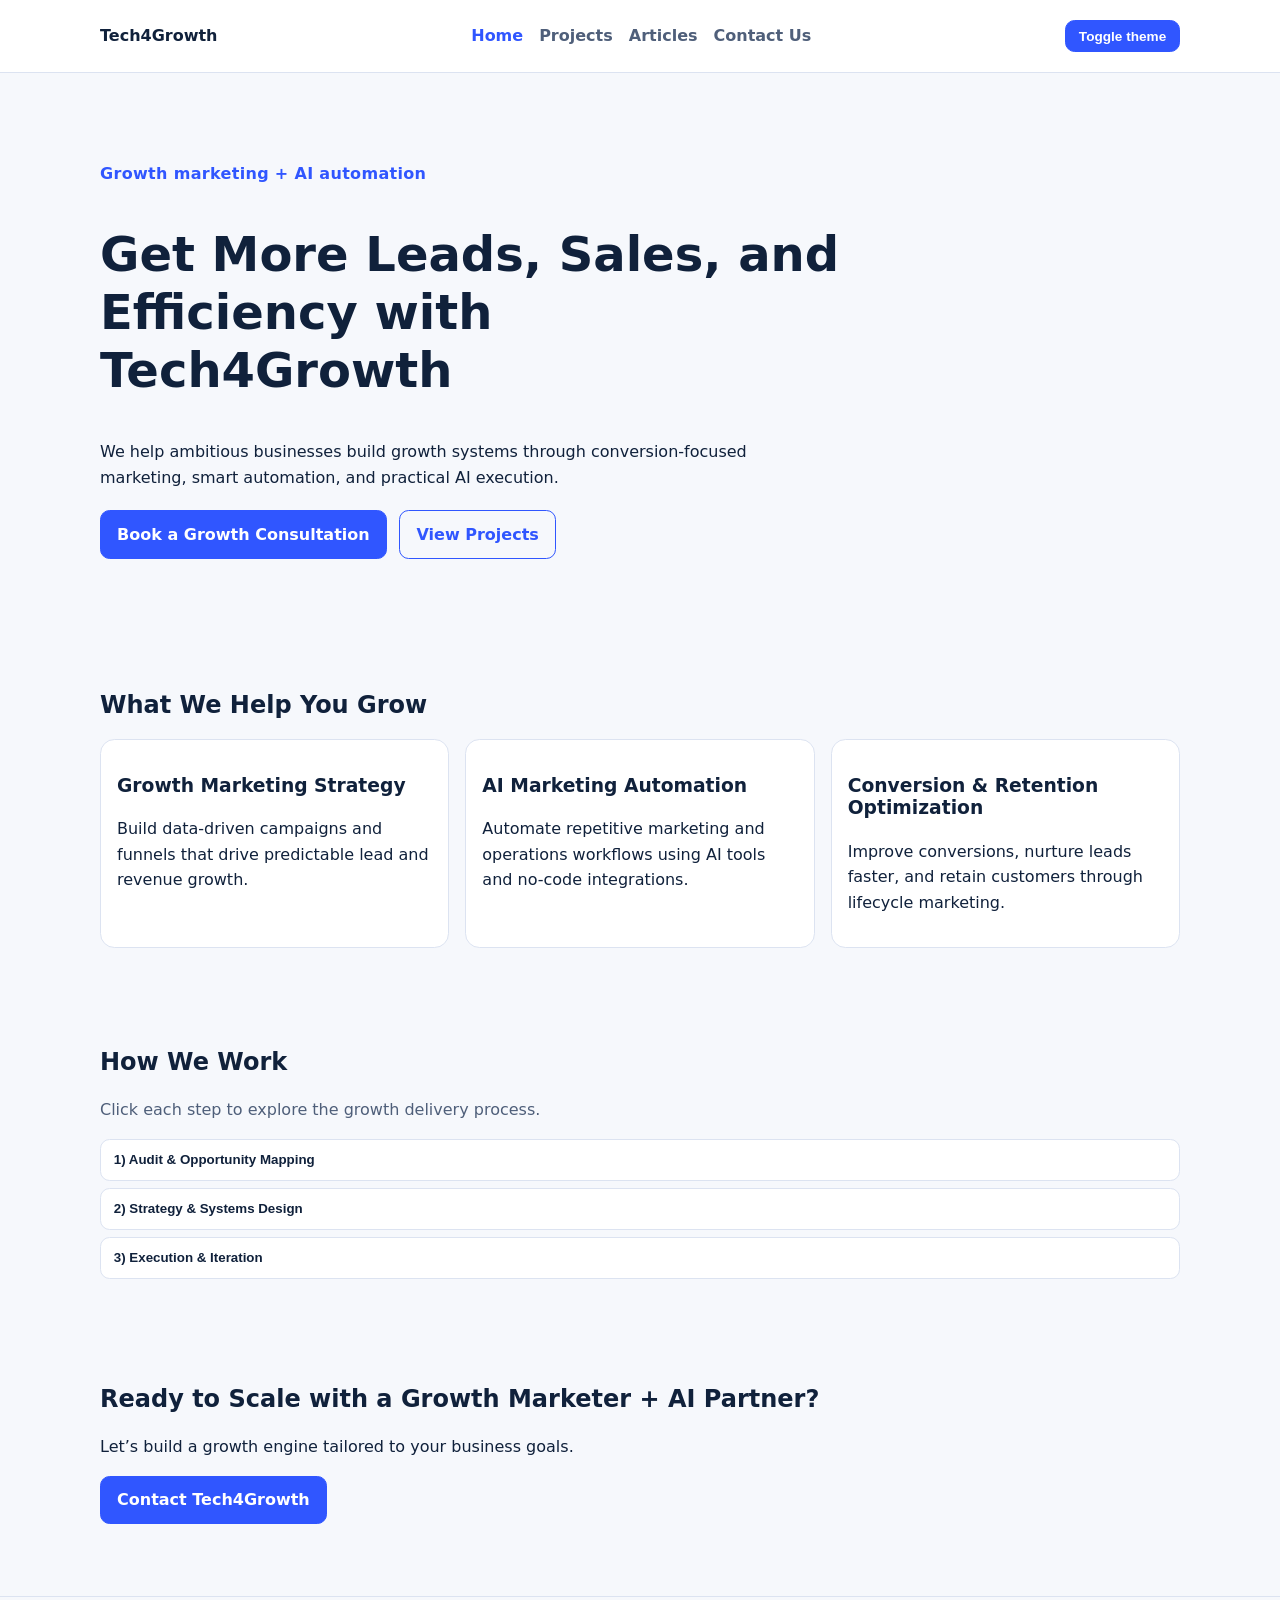
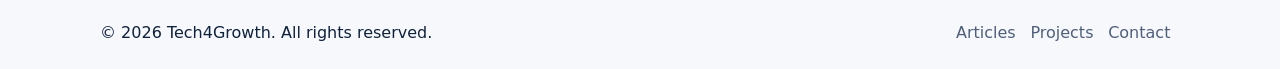
==== index.html @ 777e19f0 "Create SEO-optimized multi-page Tech4Growth portfolio site" ====
<!DOCTYPE html>
<html lang="en">
  <head>
    <meta charset="UTF-8" />
    <meta name="viewport" content="width=device-width, initial-scale=1.0" />
    <title>Tech4Growth | Growth Marketing & AI Automation for Businesses</title>
    <meta
      name="description"
      content="Tech4Growth helps businesses scale with growth marketing, AI marketing automation, lead generation systems, and conversion-focused strategy."
    />
    <meta
      name="keywords"
      content="growth marketer, growth marketing consultant, AI automation agency, AI marketer, marketing automation, lead generation, conversion optimization"
    />
    <meta name="author" content="Tech4Growth" />
    <meta name="robots" content="index, follow" />
    <link rel="canonical" href="https://tech4growth.com/" />

    <meta property="og:title" content="Tech4Growth | Growth Marketing & AI Automation" />
    <meta
      property="og:description"
      content="Scale faster with a growth marketer and AI automation partner built for modern businesses."
    />
    <meta property="og:type" content="website" />
    <meta property="og:url" content="https://tech4growth.com/" />
    <meta property="og:image" content="https://tech4growth.com/assets/og-cover.jpg" />

    <meta name="twitter:card" content="summary_large_image" />
    <meta name="twitter:title" content="Tech4Growth | Growth Marketing & AI Automation" />
    <meta
      name="twitter:description"
      content="Growth marketing and AI automations that turn traffic into revenue."
    />

    <link rel="stylesheet" href="styles.css" />
    <script defer src="script.js"></script>
    <script type="application/ld+json">
      {
        "@context": "https://schema.org",
        "@type": "ProfessionalService",
        "name": "Tech4Growth",
        "url": "https://tech4growth.com",
        "description": "Growth marketing and AI automation services for businesses that want measurable revenue growth.",
        "areaServed": "Global",
        "serviceType": [
          "Growth Marketing",
          "AI Automation",
          "Marketing Automation",
          "Lead Generation"
        ]
      }
    </script>
  </head>
  <body>
    <a class="skip-link" href="#main-content">Skip to content</a>
    <header class="site-header">
      <div class="container nav-wrap">
        <a class="logo" href="index.html" aria-label="Tech4Growth home">Tech4Growth</a>
        <nav aria-label="Main Navigation">
          <ul class="nav-list">
            <li><a href="index.html" aria-current="page">Home</a></li>
            <li><a href="projects.html">Projects</a></li>
            <li><a href="articles.html">Articles</a></li>
            <li><a href="contact.html">Contact Us</a></li>
          </ul>
        </nav>
        <button id="theme-toggle" class="btn btn-small" type="button" aria-label="Toggle dark mode">
          Toggle theme
        </button>
      </div>
    </header>

    <main id="main-content">
      <section class="hero">
        <div class="container">
          <p class="eyebrow">Growth marketing + AI automation</p>
          <h1>Get More Leads, Sales, and Efficiency with Tech4Growth</h1>
          <p>
            We help ambitious businesses build growth systems through conversion-focused marketing, smart automation,
            and practical AI execution.
          </p>
          <div class="hero-actions">
            <a class="btn" href="contact.html">Book a Growth Consultation</a>
            <a class="btn btn-outline" href="projects.html">View Projects</a>
          </div>
        </div>
      </section>

      <section class="services">
        <div class="container">
          <h2>What We Help You Grow</h2>
          <div class="grid cards-3">
            <article class="card">
              <h3>Growth Marketing Strategy</h3>
              <p>Build data-driven campaigns and funnels that drive predictable lead and revenue growth.</p>
            </article>
            <article class="card">
              <h3>AI Marketing Automation</h3>
              <p>Automate repetitive marketing and operations workflows using AI tools and no-code integrations.</p>
            </article>
            <article class="card">
              <h3>Conversion & Retention Optimization</h3>
              <p>Improve conversions, nurture leads faster, and retain customers through lifecycle marketing.</p>
            </article>
          </div>
        </div>
      </section>

      <section class="interactive">
        <div class="container">
          <h2>How We Work</h2>
          <p class="section-intro">Click each step to explore the growth delivery process.</p>
          <div class="accordion" data-accordion>
            <button class="accordion-trigger" type="button" aria-expanded="false">1) Audit & Opportunity Mapping</button>
            <div class="accordion-panel">
              <p>We assess your funnel, campaigns, CRM, and automation opportunities to prioritize high-impact wins.</p>
            </div>

            <button class="accordion-trigger" type="button" aria-expanded="false">2) Strategy & Systems Design</button>
            <div class="accordion-panel">
              <p>We design your growth roadmap, measurement plan, and AI automation architecture.</p>
            </div>

            <button class="accordion-trigger" type="button" aria-expanded="false">3) Execution & Iteration</button>
            <div class="accordion-panel">
              <p>We launch, monitor, and iterate continuously using performance data and rapid experiment cycles.</p>
            </div>
          </div>
        </div>
      </section>

      <section class="cta">
        <div class="container">
          <h2>Ready to Scale with a Growth Marketer + AI Partner?</h2>
          <p>Let’s build a growth engine tailored to your business goals.</p>
          <a class="btn" href="contact.html">Contact Tech4Growth</a>
        </div>
      </section>
    </main>

    <footer class="site-footer">
      <div class="container footer-wrap">
        <p>© <span id="year"></span> Tech4Growth. All rights reserved.</p>
        <nav aria-label="Footer Navigation">
          <a href="articles.html">Articles</a>
          <a href="projects.html">Projects</a>
          <a href="contact.html">Contact</a>
        </nav>
      </div>
    </footer>
  </body>
</html>
---- styles.css ----
:root {
  --bg: #f6f8fc;
  --surface: #ffffff;
  --text: #10213b;
  --muted: #4f5f7a;
  --primary: #3056ff;
  --primary-dark: #1f3ec8;
  --border: #dce3f1;
  --badge: #ffe8a3;
}

:root.dark {
  --bg: #0b1220;
  --surface: #121c2e;
  --text: #e5ecfb;
  --muted: #a8b6d4;
  --primary: #7ea2ff;
  --primary-dark: #5e88ff;
  --border: #2a3852;
  --badge: #4f3f14;
}

* {
  box-sizing: border-box;
}

body {
  margin: 0;
  font-family: Inter, system-ui, -apple-system, Segoe UI, Roboto, sans-serif;
  line-height: 1.6;
  color: var(--text);
  background: var(--bg);
}

.container {
  width: min(1080px, 92%);
  margin: 0 auto;
}

.skip-link {
  position: absolute;
  left: -999px;
}

.skip-link:focus {
  left: 1rem;
  top: 1rem;
  padding: 0.5rem;
  background: #fff;
  border: 1px solid #000;
}

.site-header {
  position: sticky;
  top: 0;
  z-index: 10;
  background: color-mix(in srgb, var(--surface) 92%, transparent);
  backdrop-filter: blur(6px);
  border-bottom: 1px solid var(--border);
}

.nav-wrap {
  display: flex;
  justify-content: space-between;
  align-items: center;
  min-height: 72px;
  gap: 1rem;
}

.logo {
  font-weight: 800;
  text-decoration: none;
  color: var(--text);
}

.nav-list {
  display: flex;
  gap: 1rem;
  list-style: none;
  padding: 0;
  margin: 0;
}

.nav-list a {
  text-decoration: none;
  color: var(--muted);
  font-weight: 600;
}

.nav-list a[aria-current="page"] {
  color: var(--primary);
}

.hero {
  padding: 4.5rem 0;
}

.eyebrow {
  color: var(--primary);
  font-weight: 700;
  letter-spacing: 0.02em;
}

h1,
h2,
h3 {
  line-height: 1.2;
}

.hero h1 {
  max-width: 760px;
  font-size: clamp(1.9rem, 4vw, 3rem);
}

.hero p {
  max-width: 700px;
}

.hero-actions {
  display: flex;
  flex-wrap: wrap;
  gap: 0.8rem;
  margin-top: 1.25rem;
}

.btn {
  display: inline-block;
  border: 1px solid var(--primary);
  color: #fff;
  background: var(--primary);
  text-decoration: none;
  padding: 0.65rem 1rem;
  border-radius: 0.6rem;
  font-weight: 700;
  cursor: pointer;
}

.btn:hover,
.btn:focus-visible {
  background: var(--primary-dark);
}

.btn-outline {
  background: transparent;
  color: var(--primary);
}

.btn-small {
  font-size: 0.85rem;
  padding: 0.45rem 0.8rem;
}

.services,
.interactive,
.cta,
.page-content {
  padding: 2.5rem 0;
}

.grid {
  display: grid;
  gap: 1rem;
}

.cards-3 {
  grid-template-columns: repeat(auto-fit, minmax(220px, 1fr));
}

.card {
  background: var(--surface);
  border: 1px solid var(--border);
  border-radius: 0.9rem;
  padding: 1rem;
}

.section-intro {
  color: var(--muted);
}

.accordion-trigger {
  width: 100%;
  text-align: left;
  border: 1px solid var(--border);
  border-radius: 0.6rem;
  padding: 0.8rem;
  background: var(--surface);
  color: var(--text);
  font-weight: 700;
  margin-bottom: 0.4rem;
  cursor: pointer;
}

.accordion-panel {
  display: none;
  padding: 0 0.8rem 0.9rem;
}

.accordion-panel.open {
  display: block;
}

.badge {
  display: inline-block;
  padding: 0.25rem 0.6rem;
  font-size: 0.78rem;
  font-weight: 700;
  border-radius: 999px;
  background: var(--badge);
  margin-bottom: 0.7rem;
}

.filters {
  display: flex;
  flex-wrap: wrap;
  gap: 0.65rem;
  margin: 1.2rem 0;
}

.filter-btn {
  border: 1px solid var(--border);
  border-radius: 999px;
  padding: 0.45rem 0.9rem;
  background: var(--surface);
  color: var(--text);
  cursor: pointer;
}

.filter-btn.active {
  background: var(--primary);
  color: #fff;
  border-color: var(--primary);
}

.contact-form {
  background: var(--surface);
  border: 1px solid var(--border);
  border-radius: 1rem;
  padding: 1rem;
}

.form-grid {
  display: grid;
  grid-template-columns: repeat(2, minmax(220px, 1fr));
  gap: 0.9rem;
  margin-bottom: 1rem;
}

.form-grid div {
  display: flex;
  flex-direction: column;
}

.full-width {
  grid-column: 1 / -1;
}

label {
  font-weight: 600;
  margin-bottom: 0.35rem;
}

input,
select,
textarea {
  background: var(--bg);
  color: var(--text);
  border: 1px solid var(--border);
  border-radius: 0.6rem;
  padding: 0.65rem;
  font: inherit;
}

.site-footer {
  border-top: 1px solid var(--border);
  margin-top: 2rem;
}

.footer-wrap {
  display: flex;
  justify-content: space-between;
  align-items: center;
  min-height: 72px;
  gap: 1rem;
}

.footer-wrap a {
  color: var(--muted);
  margin-right: 0.6rem;
  text-decoration: none;
}

@media (max-width: 760px) {
  .nav-wrap {
    flex-wrap: wrap;
    justify-content: center;
    padding: 0.7rem 0;
  }

  .form-grid {
    grid-template-columns: 1fr;
  }
}
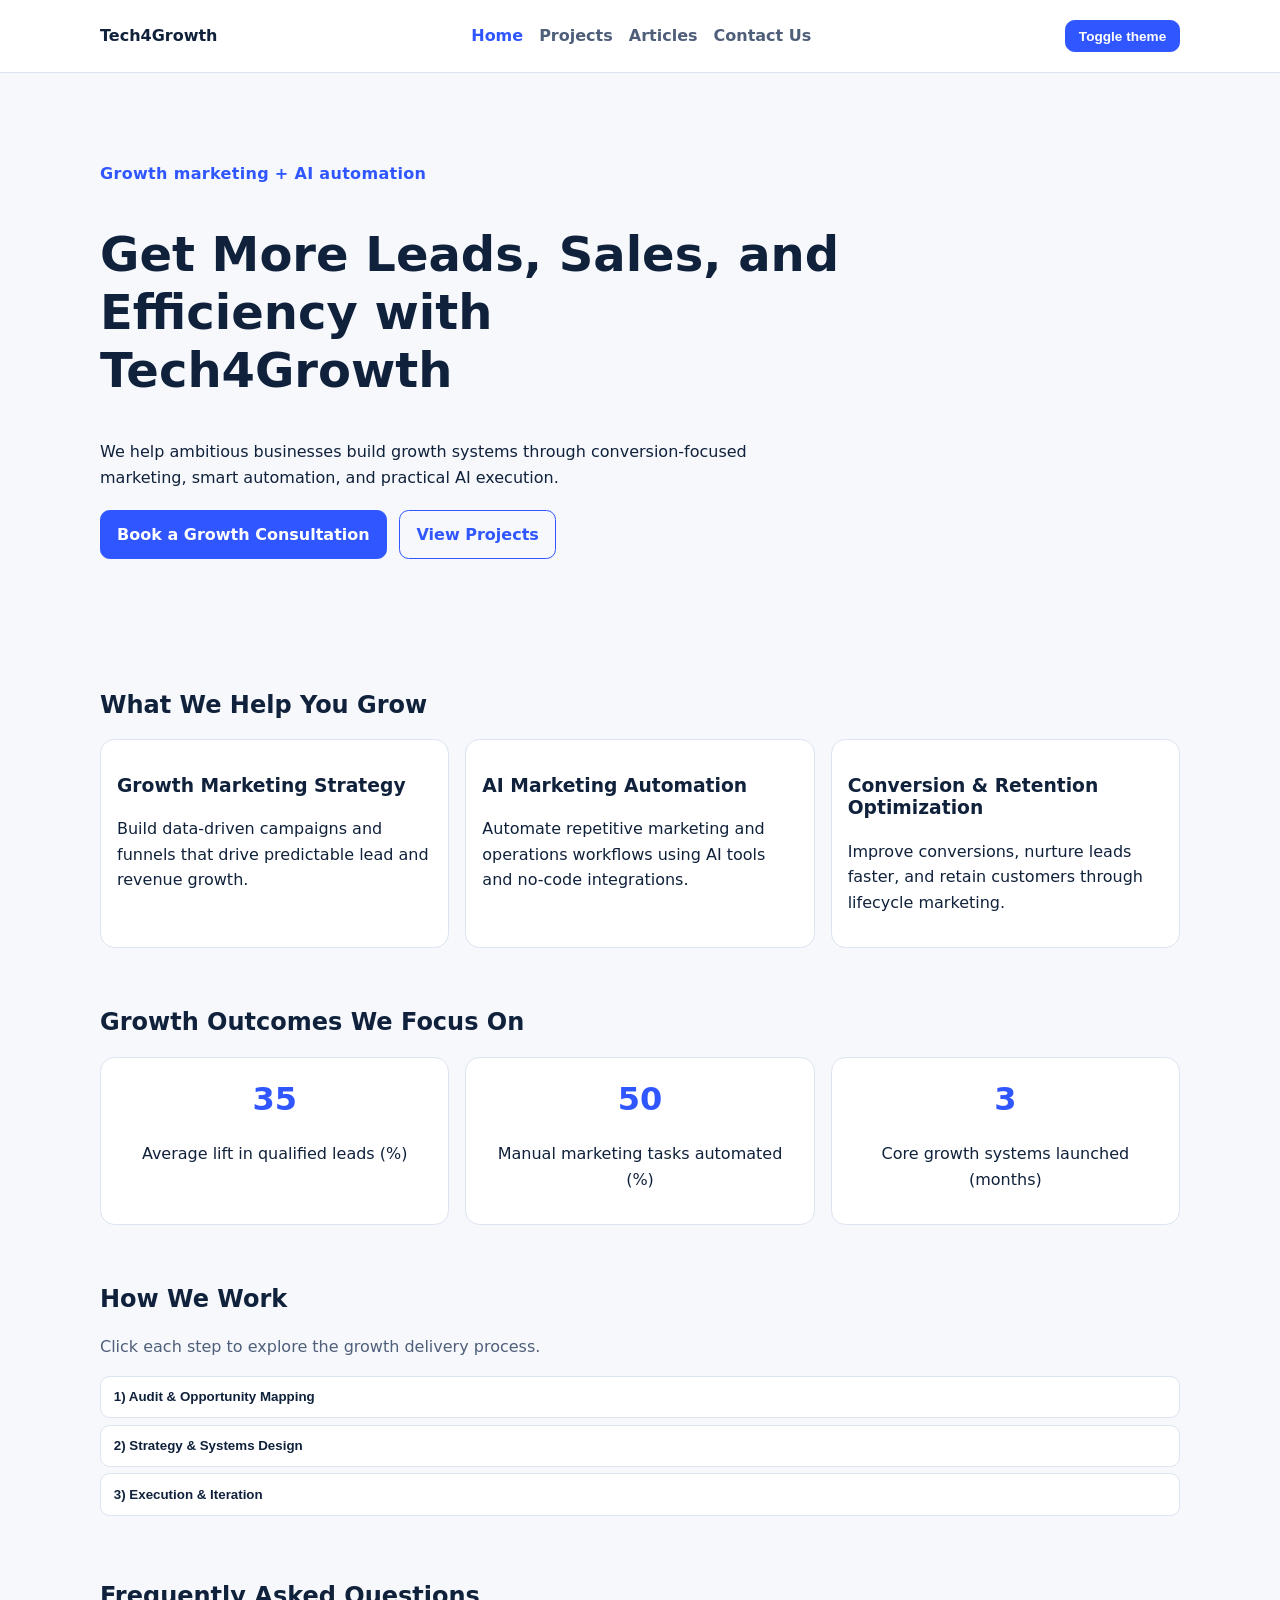
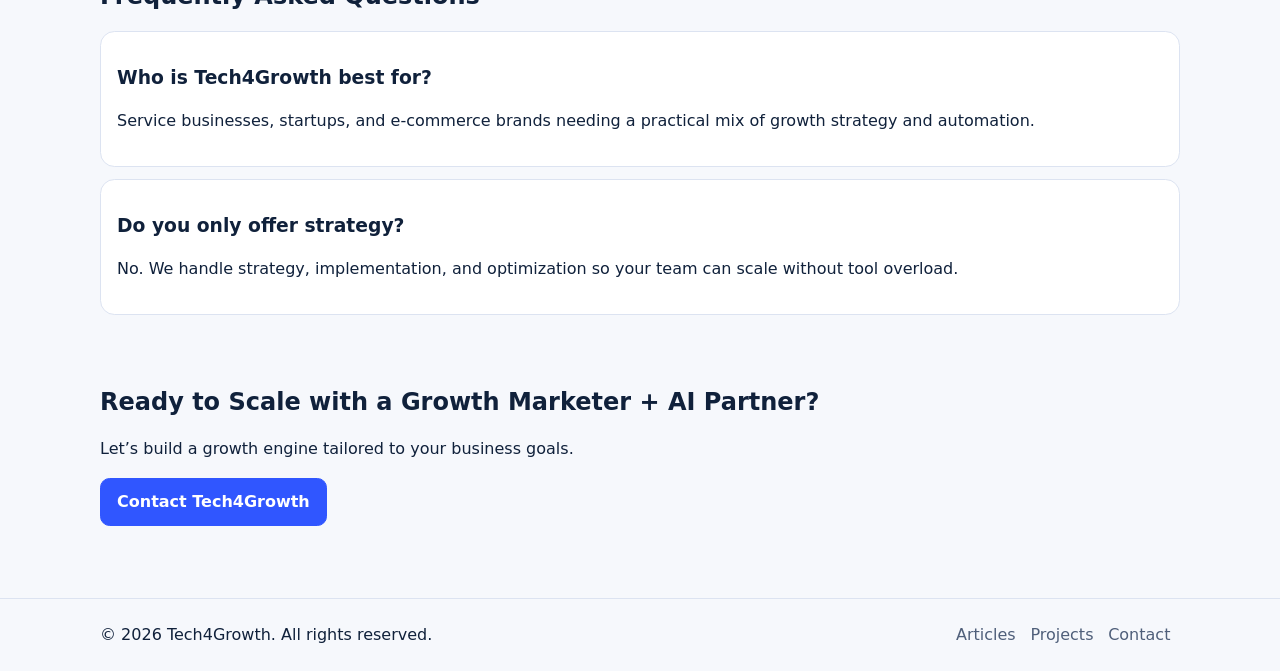
==== commit 5eaaefb7: "Refine site SEO, accessibility, and interaction polish" ====
--- a/index.html
+++ b/index.html
@@ -42,11 +42,30 @@
         "url": "https://tech4growth.com",
         "description": "Growth marketing and AI automation services for businesses that want measurable revenue growth.",
         "areaServed": "Global",
-        "serviceType": [
-          "Growth Marketing",
-          "AI Automation",
-          "Marketing Automation",
-          "Lead Generation"
+        "serviceType": ["Growth Marketing", "AI Automation", "Marketing Automation", "Lead Generation"]
+      }
+    </script>
+    <script type="application/ld+json">
+      {
+        "@context": "https://schema.org",
+        "@type": "FAQPage",
+        "mainEntity": [
+          {
+            "@type": "Question",
+            "name": "What does a growth marketer do for my business?",
+            "acceptedAnswer": {
+              "@type": "Answer",
+              "text": "A growth marketer builds and optimizes acquisition, conversion, and retention systems to increase predictable revenue."
+            }
+          },
+          {
+            "@type": "Question",
+            "name": "Can Tech4Growth automate my marketing workflows with AI?",
+            "acceptedAnswer": {
+              "@type": "Answer",
+              "text": "Yes. Tech4Growth designs AI and no-code automations for lead nurturing, reporting, content operations, and customer lifecycle tasks."
+            }
+          }
         ]
       }
     </script>
@@ -64,7 +83,7 @@
             <li><a href="contact.html">Contact Us</a></li>
           </ul>
         </nav>
-        <button id="theme-toggle" class="btn btn-small" type="button" aria-label="Toggle dark mode">
+        <button id="theme-toggle" class="btn btn-small" type="button" aria-label="Toggle dark mode" aria-pressed="false">
           Toggle theme
         </button>
       </div>
@@ -106,6 +125,26 @@
         </div>
       </section>
 
+      <section class="metrics" aria-label="Tech4Growth impact stats">
+        <div class="container">
+          <h2>Growth Outcomes We Focus On</h2>
+          <div class="grid cards-3">
+            <article class="card metric">
+              <p class="metric-value" data-count="35">0</p>
+              <p>Average lift in qualified leads (%)</p>
+            </article>
+            <article class="card metric">
+              <p class="metric-value" data-count="50">0</p>
+              <p>Manual marketing tasks automated (%)</p>
+            </article>
+            <article class="card metric">
+              <p class="metric-value" data-count="3">0</p>
+              <p>Core growth systems launched (months)</p>
+            </article>
+          </div>
+        </div>
+      </section>
+
       <section class="interactive">
         <div class="container">
           <h2>How We Work</h2>
@@ -125,6 +164,20 @@
             <div class="accordion-panel">
               <p>We launch, monitor, and iterate continuously using performance data and rapid experiment cycles.</p>
             </div>
+          </div>
+        </div>
+      </section>
+
+      <section class="faq">
+        <div class="container">
+          <h2>Frequently Asked Questions</h2>
+          <div class="card">
+            <h3>Who is Tech4Growth best for?</h3>
+            <p>Service businesses, startups, and e-commerce brands needing a practical mix of growth strategy and automation.</p>
+          </div>
+          <div class="card">
+            <h3>Do you only offer strategy?</h3>
+            <p>No. We handle strategy, implementation, and optimization so your team can scale without tool overload.</p>
           </div>
         </div>
       </section>
--- a/styles.css
+++ b/styles.css
@@ -300,3 +300,23 @@
     grid-template-columns: 1fr;
   }
 }
+
+.metric {
+  text-align: center;
+}
+
+.metric-value {
+  margin: 0;
+  font-size: 2rem;
+  font-weight: 800;
+  color: var(--primary);
+}
+
+.faq .card {
+  margin-bottom: 0.8rem;
+}
+
+.form-note {
+  margin-top: 0;
+  color: var(--muted);
+}
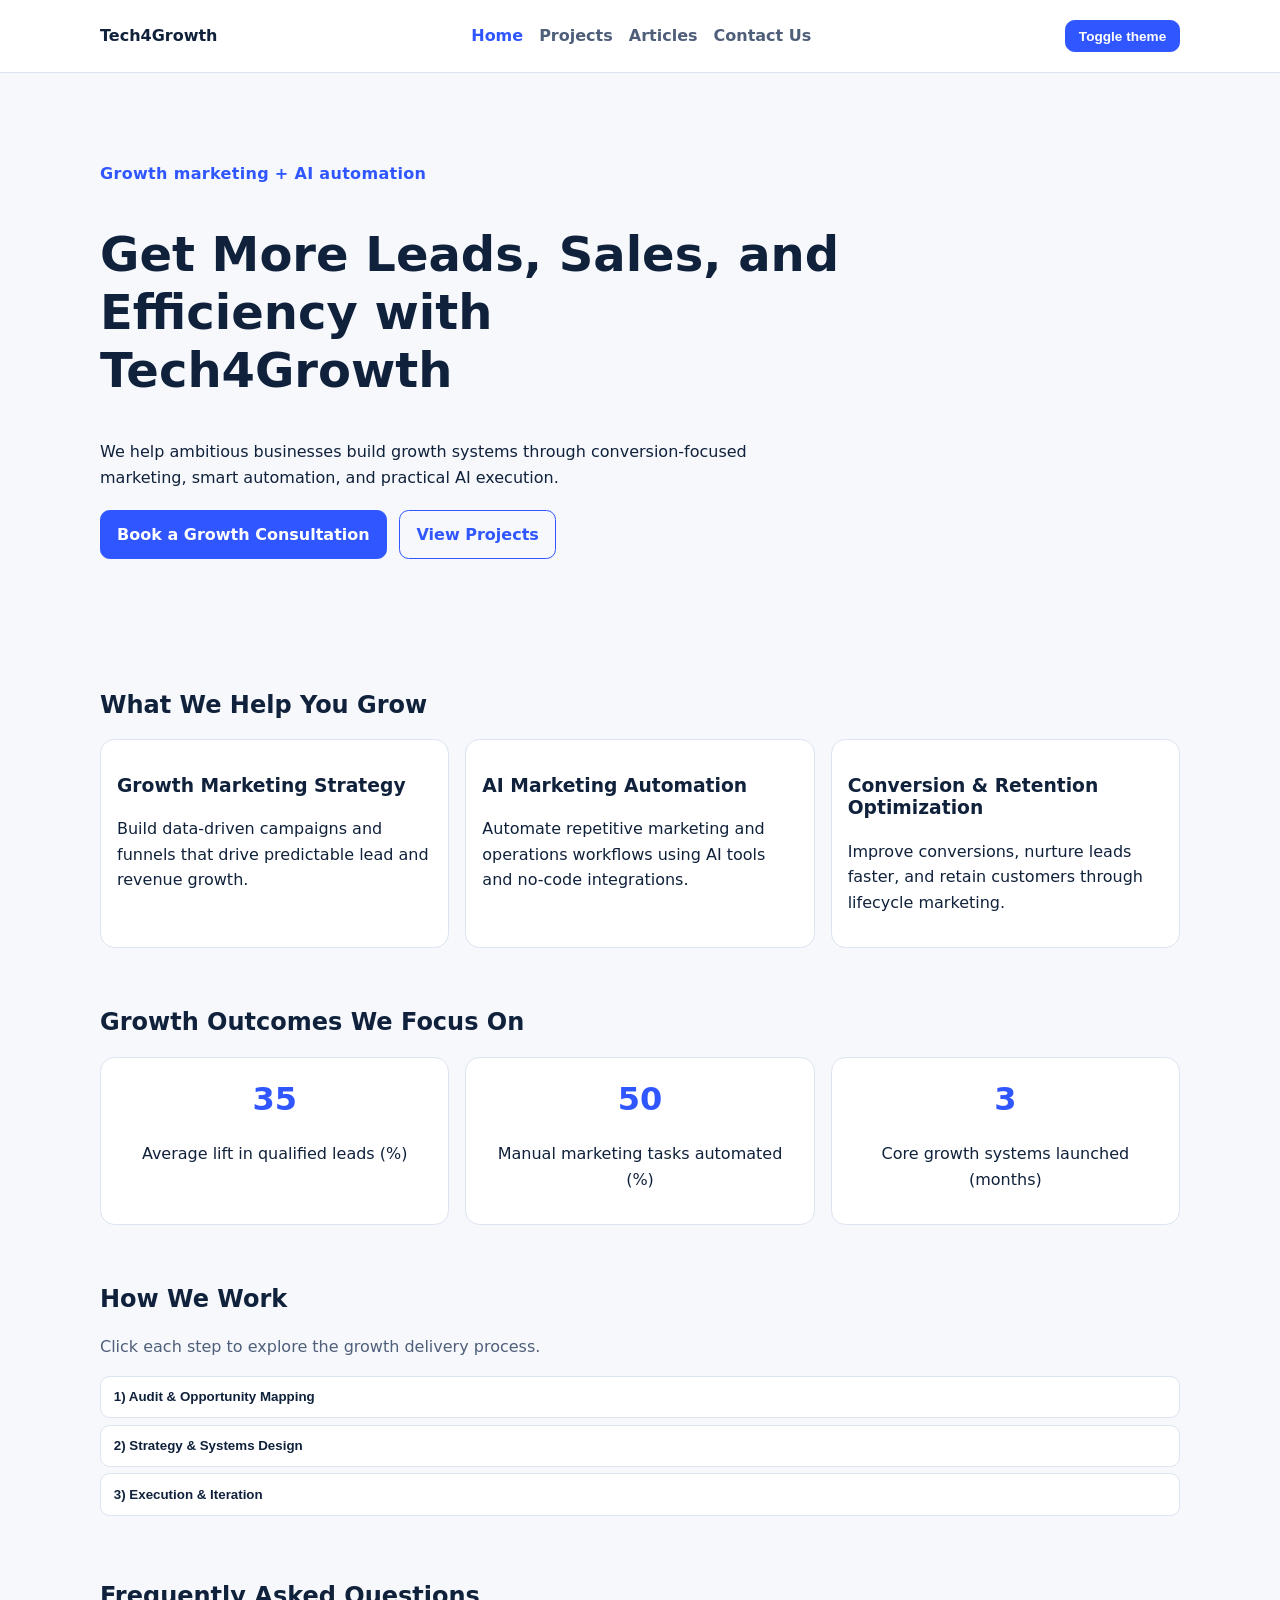
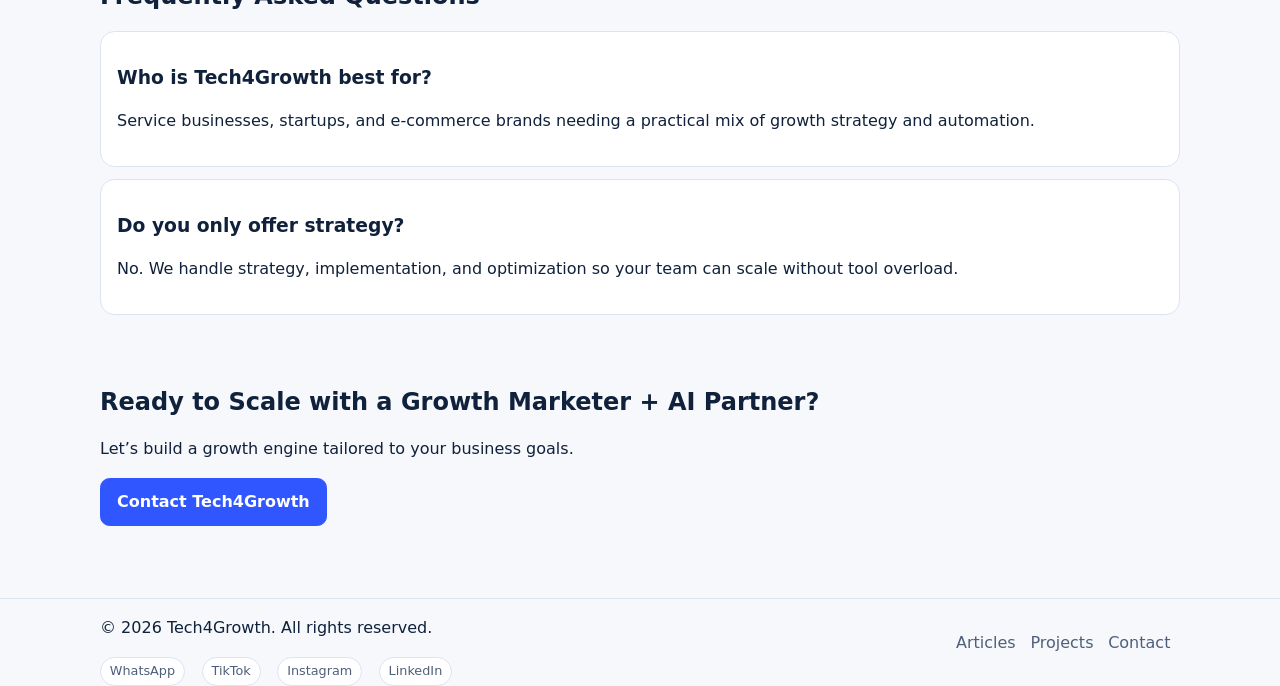
==== commit 2a0cb1cf: "Add social badges and operational contact email form" ====
--- a/index.html
+++ b/index.html
@@ -193,7 +193,15 @@
 
     <footer class="site-footer">
       <div class="container footer-wrap">
-        <p>© <span id="year"></span> Tech4Growth. All rights reserved.</p>
+        <div>
+          <p>© <span id="year"></span> Tech4Growth. All rights reserved.</p>
+          <div class="social-badges" aria-label="Social links">
+            <a class="social-badge" href="https://www.whatsapp.com/" target="_blank" rel="noopener noreferrer">WhatsApp</a>
+            <a class="social-badge" href="https://www.tiktok.com/@tech4growth" target="_blank" rel="noopener noreferrer">TikTok</a>
+            <a class="social-badge" href="https://www.instagram.com/tech4growth" target="_blank" rel="noopener noreferrer">Instagram</a>
+            <a class="social-badge" href="https://www.linkedin.com/company/tech4growth" target="_blank" rel="noopener noreferrer">LinkedIn</a>
+          </div>
+        </div>
         <nav aria-label="Footer Navigation">
           <a href="articles.html">Articles</a>
           <a href="projects.html">Projects</a>
--- a/styles.css
+++ b/styles.css
@@ -320,3 +320,27 @@
   margin-top: 0;
   color: var(--muted);
 }
+
+.social-badges {
+  display: flex;
+  flex-wrap: wrap;
+  gap: 0.45rem;
+  margin-top: 0.35rem;
+}
+
+.social-badge {
+  display: inline-block;
+  padding: 0.22rem 0.55rem;
+  border: 1px solid var(--border);
+  border-radius: 999px;
+  font-size: 0.8rem;
+  text-decoration: none;
+  color: var(--text);
+  background: var(--surface);
+}
+
+.social-badge:hover,
+.social-badge:focus-visible {
+  border-color: var(--primary);
+  color: var(--primary);
+}
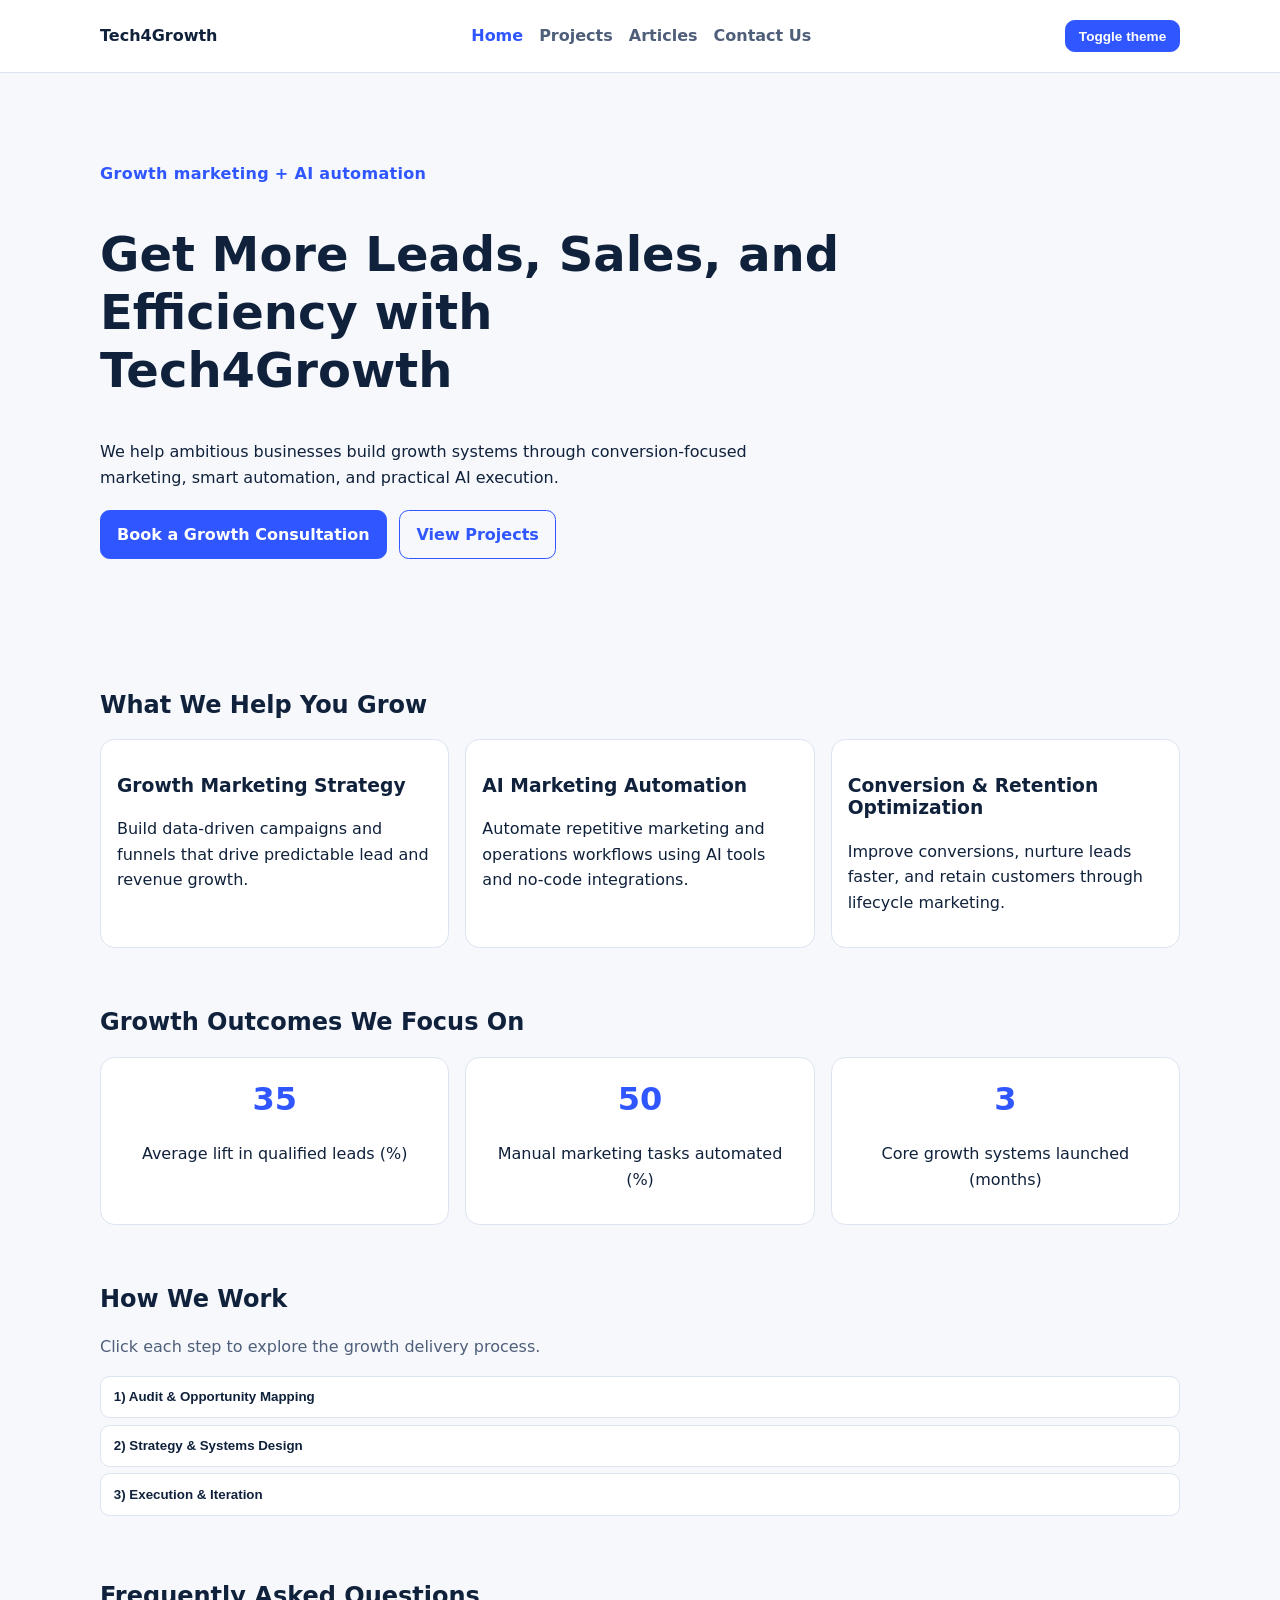
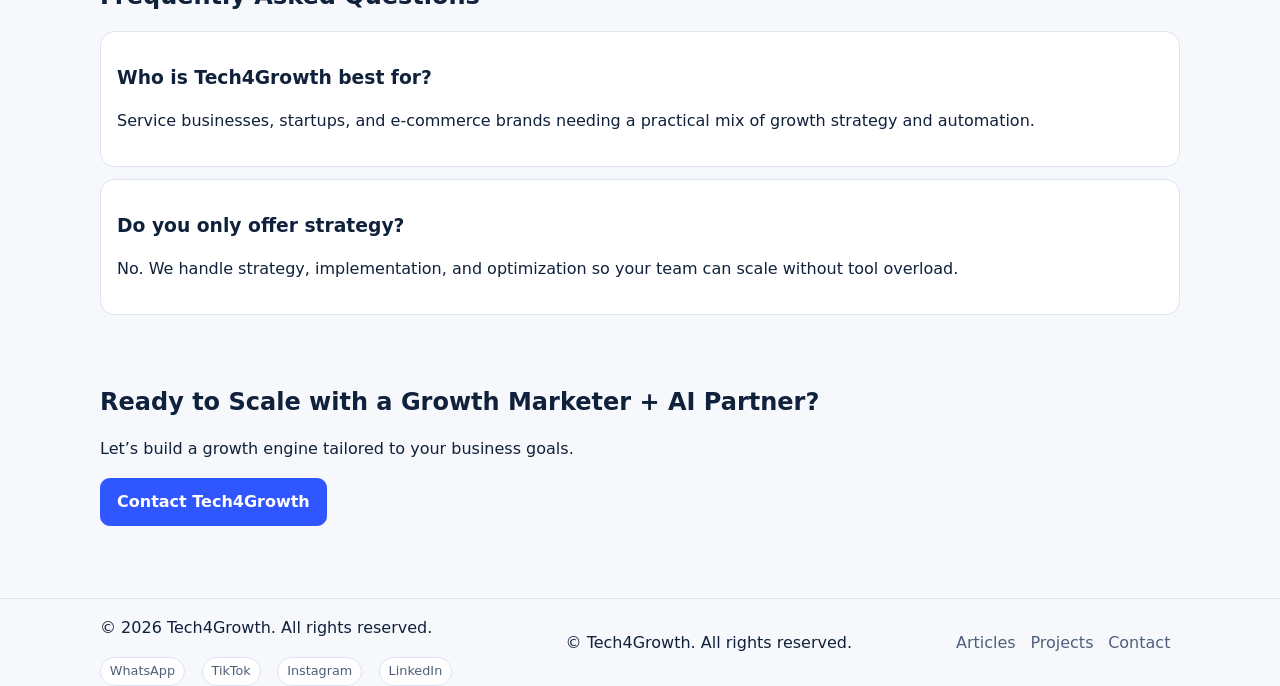
==== commit f3f05178: "Merge branch 'main' into codex/create-seo-optimized-portfolio-website-koyikh" ====
--- a/index.html
+++ b/index.html
@@ -34,6 +34,10 @@
 
     <link rel="stylesheet" href="styles.css" />
     <script defer src="script.js"></script>
+    <script>
+      window.va = window.va || function () { (window.vaq = window.vaq || []).push(arguments); };
+    </script>
+    <script defer src="/_vercel/insights/script.js"></script>
     <script type="application/ld+json">
       {
         "@context": "https://schema.org",
@@ -202,6 +206,7 @@
             <a class="social-badge" href="https://www.linkedin.com/company/tech4growth" target="_blank" rel="noopener noreferrer">LinkedIn</a>
           </div>
         </div>
+        <p>© <span id="year"></span> Tech4Growth. All rights reserved.</p>
         <nav aria-label="Footer Navigation">
           <a href="articles.html">Articles</a>
           <a href="projects.html">Projects</a>
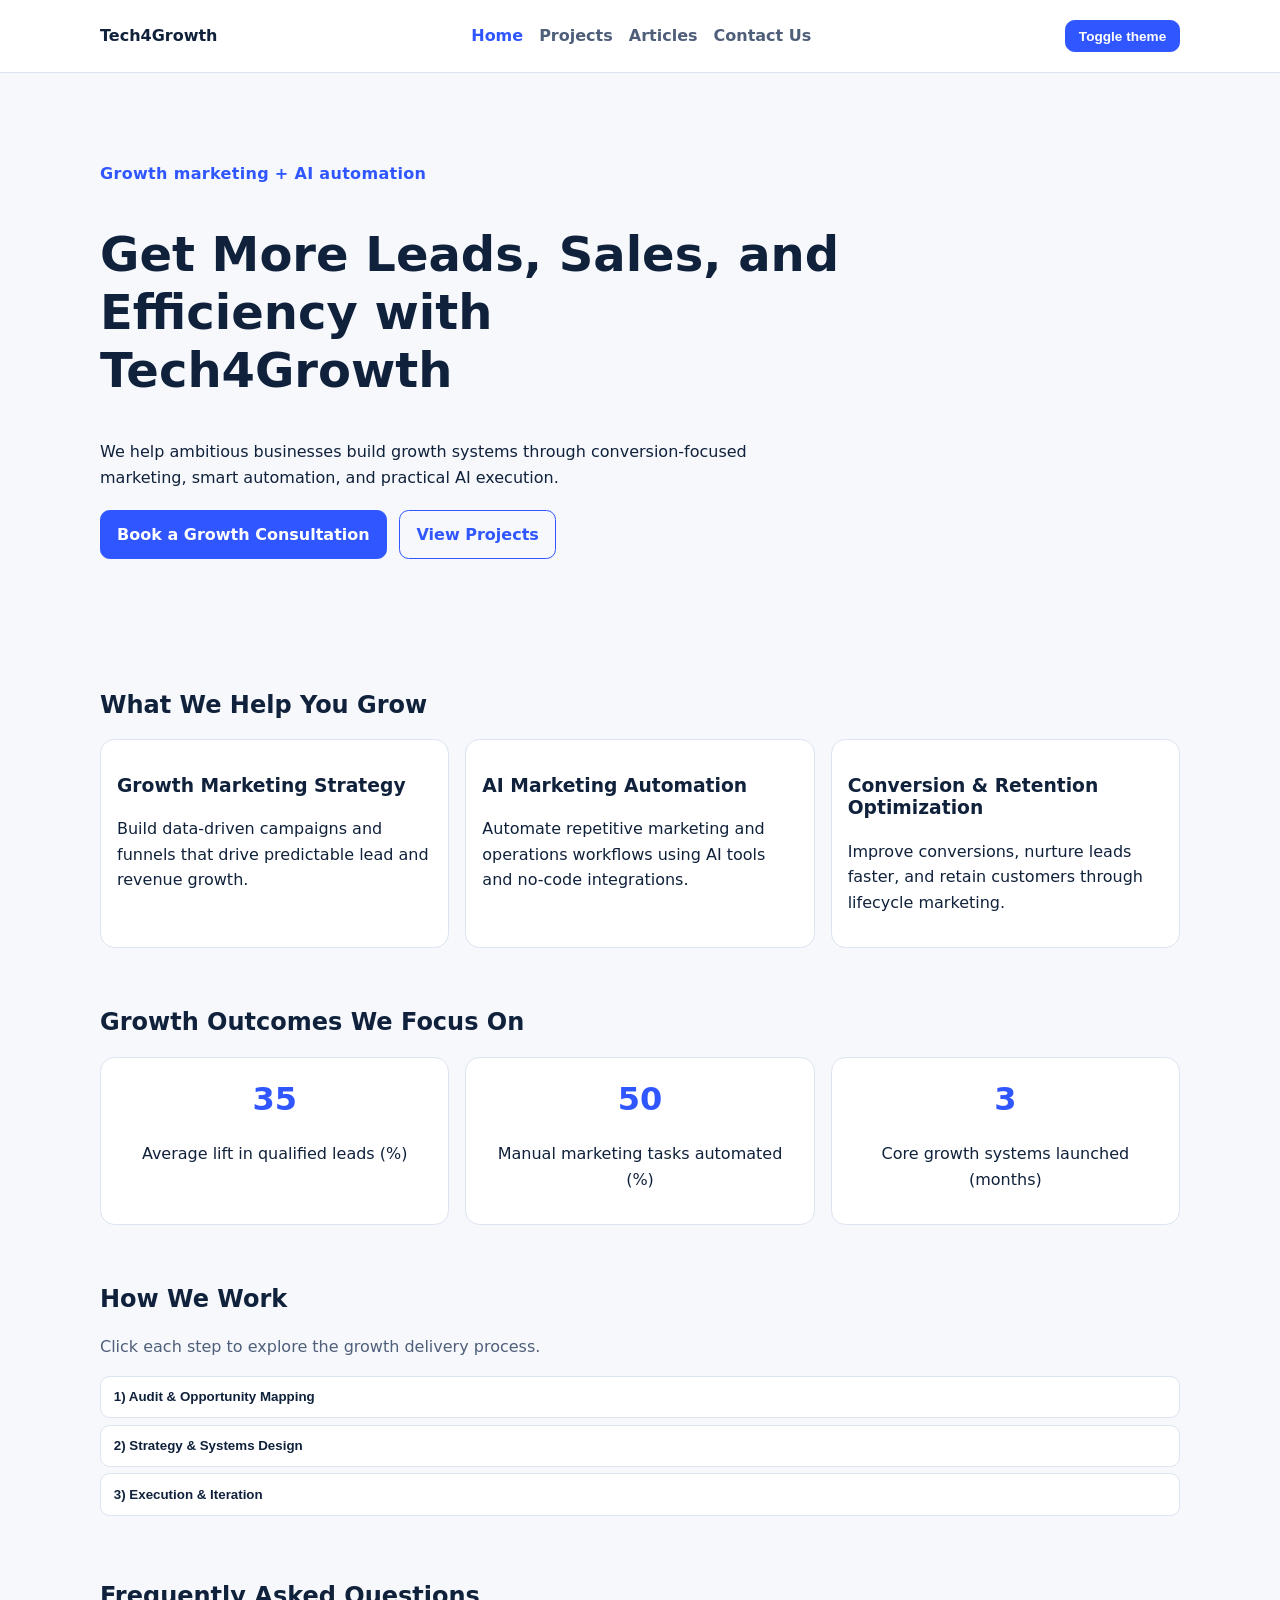
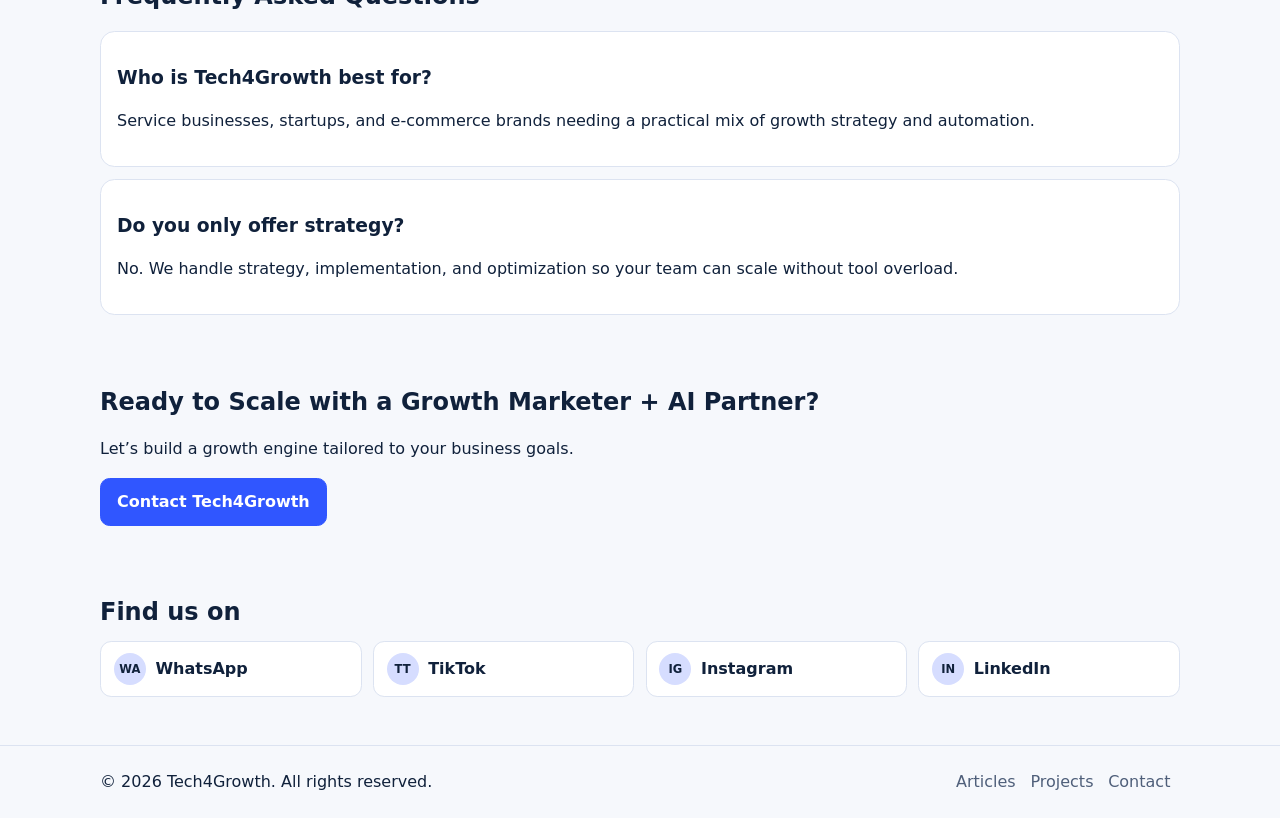
==== commit 374f9b78: "Add dedicated Find Us section with social logo badges" ====
--- a/index.html
+++ b/index.html
@@ -34,10 +34,6 @@
 
     <link rel="stylesheet" href="styles.css" />
     <script defer src="script.js"></script>
-    <script>
-      window.va = window.va || function () { (window.vaq = window.vaq || []).push(arguments); };
-    </script>
-    <script defer src="/_vercel/insights/script.js"></script>
     <script type="application/ld+json">
       {
         "@context": "https://schema.org",
@@ -195,17 +191,32 @@
       </section>
     </main>
 
+    <section class="find-us" aria-labelledby="find-us-title">
+      <div class="container">
+        <h2 id="find-us-title">Find us on</h2>
+        <div class="find-us-links">
+          <a class="social-link" href="https://www.whatsapp.com/" target="_blank" rel="noopener noreferrer" aria-label="Tech4Growth on WhatsApp">
+            <span class="social-icon" aria-hidden="true">WA</span>
+            <span>WhatsApp</span>
+          </a>
+          <a class="social-link" href="https://www.tiktok.com/@tech4growth" target="_blank" rel="noopener noreferrer" aria-label="Tech4Growth on TikTok">
+            <span class="social-icon" aria-hidden="true">TT</span>
+            <span>TikTok</span>
+          </a>
+          <a class="social-link" href="https://www.instagram.com/tech4growth" target="_blank" rel="noopener noreferrer" aria-label="Tech4Growth on Instagram">
+            <span class="social-icon" aria-hidden="true">IG</span>
+            <span>Instagram</span>
+          </a>
+          <a class="social-link" href="https://www.linkedin.com/company/tech4growth" target="_blank" rel="noopener noreferrer" aria-label="Tech4Growth on LinkedIn">
+            <span class="social-icon" aria-hidden="true">IN</span>
+            <span>LinkedIn</span>
+          </a>
+        </div>
+      </div>
+    </section>
+
     <footer class="site-footer">
       <div class="container footer-wrap">
-        <div>
-          <p>© <span id="year"></span> Tech4Growth. All rights reserved.</p>
-          <div class="social-badges" aria-label="Social links">
-            <a class="social-badge" href="https://www.whatsapp.com/" target="_blank" rel="noopener noreferrer">WhatsApp</a>
-            <a class="social-badge" href="https://www.tiktok.com/@tech4growth" target="_blank" rel="noopener noreferrer">TikTok</a>
-            <a class="social-badge" href="https://www.instagram.com/tech4growth" target="_blank" rel="noopener noreferrer">Instagram</a>
-            <a class="social-badge" href="https://www.linkedin.com/company/tech4growth" target="_blank" rel="noopener noreferrer">LinkedIn</a>
-          </div>
-        </div>
         <p>© <span id="year"></span> Tech4Growth. All rights reserved.</p>
         <nav aria-label="Footer Navigation">
           <a href="articles.html">Articles</a>
--- a/styles.css
+++ b/styles.css
@@ -344,3 +344,49 @@
   border-color: var(--primary);
   color: var(--primary);
 }
+
+.find-us {
+  padding: 2rem 0 1rem;
+}
+
+.find-us h2 {
+  margin-top: 0;
+  margin-bottom: 0.85rem;
+}
+
+.find-us-links {
+  display: grid;
+  grid-template-columns: repeat(auto-fit, minmax(180px, 1fr));
+  gap: 0.7rem;
+}
+
+.social-link {
+  display: flex;
+  align-items: center;
+  gap: 0.6rem;
+  padding: 0.7rem 0.8rem;
+  border: 1px solid var(--border);
+  border-radius: 0.7rem;
+  text-decoration: none;
+  color: var(--text);
+  background: var(--surface);
+  font-weight: 600;
+}
+
+.social-link:hover,
+.social-link:focus-visible {
+  border-color: var(--primary);
+}
+
+.social-icon {
+  width: 32px;
+  height: 32px;
+  border-radius: 999px;
+  display: inline-flex;
+  align-items: center;
+  justify-content: center;
+  background: color-mix(in srgb, var(--primary) 20%, var(--surface));
+  color: var(--text);
+  font-size: 0.72rem;
+  font-weight: 800;
+}
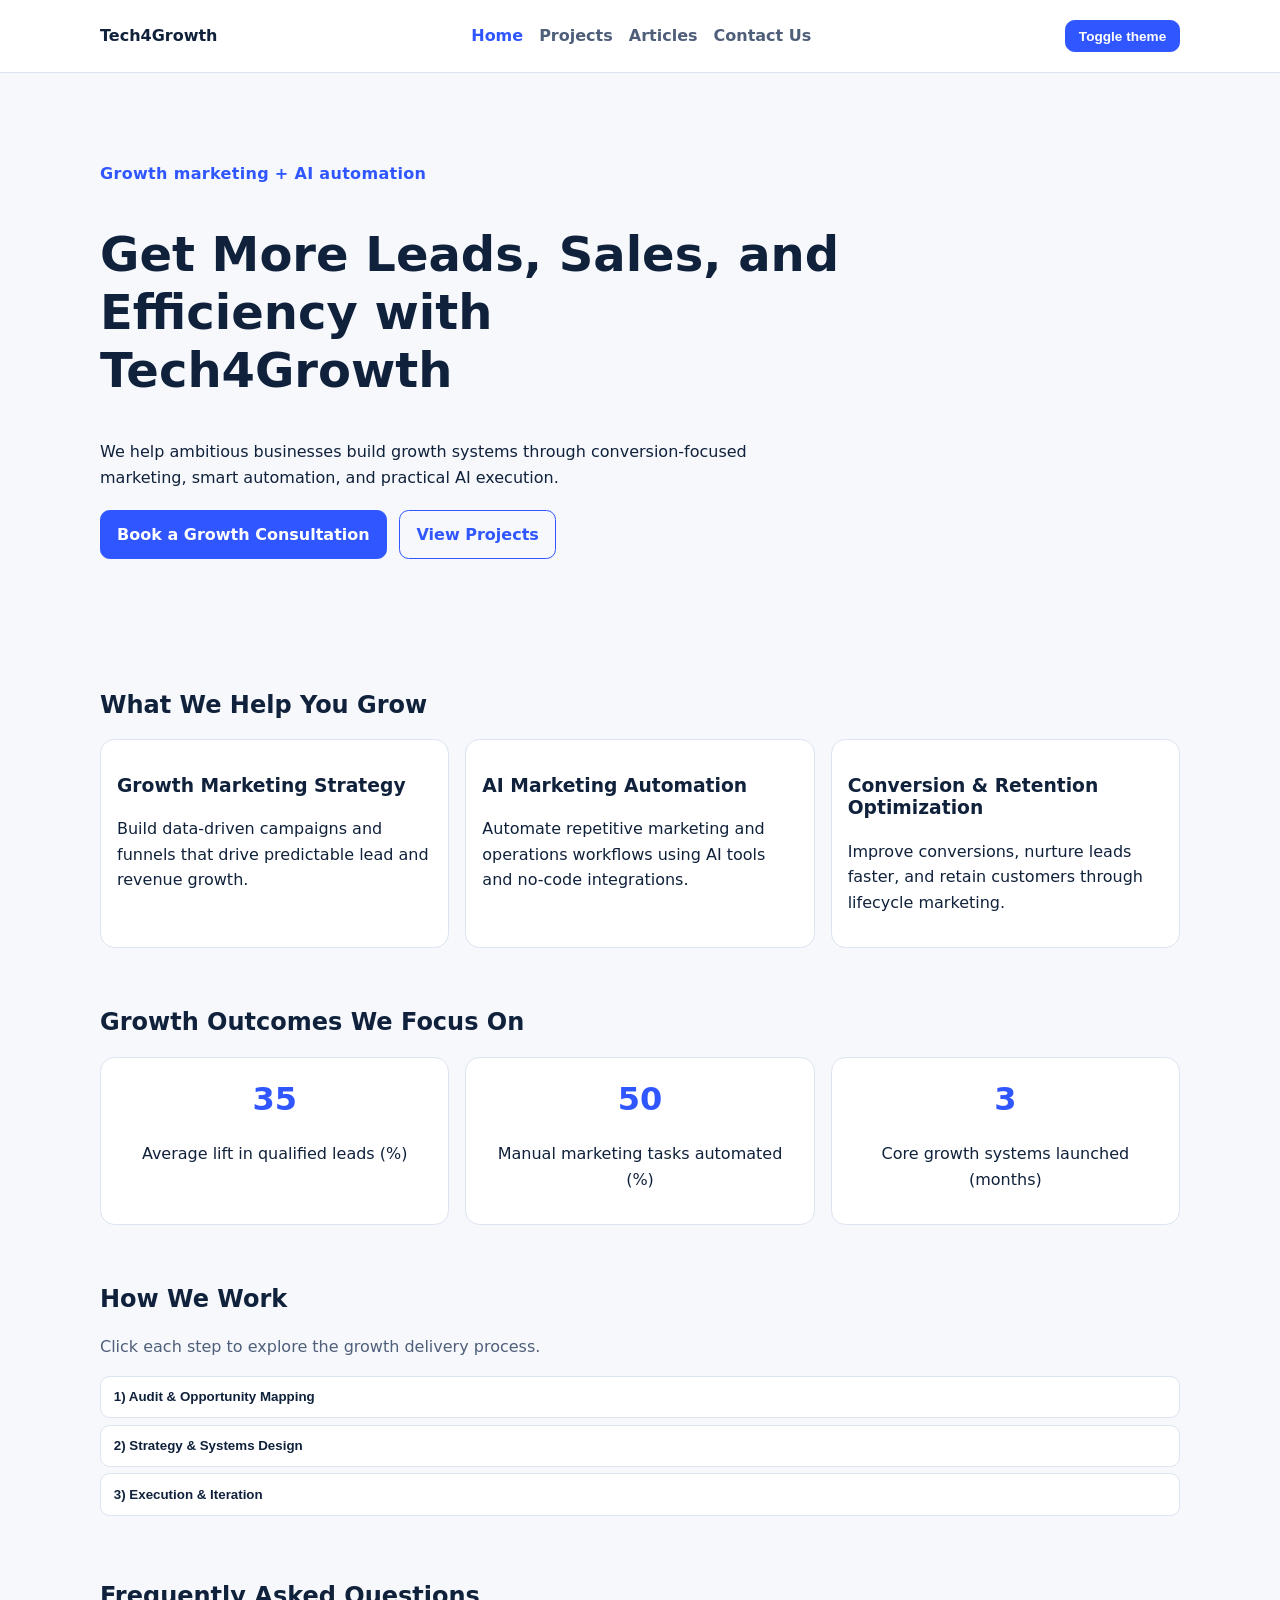
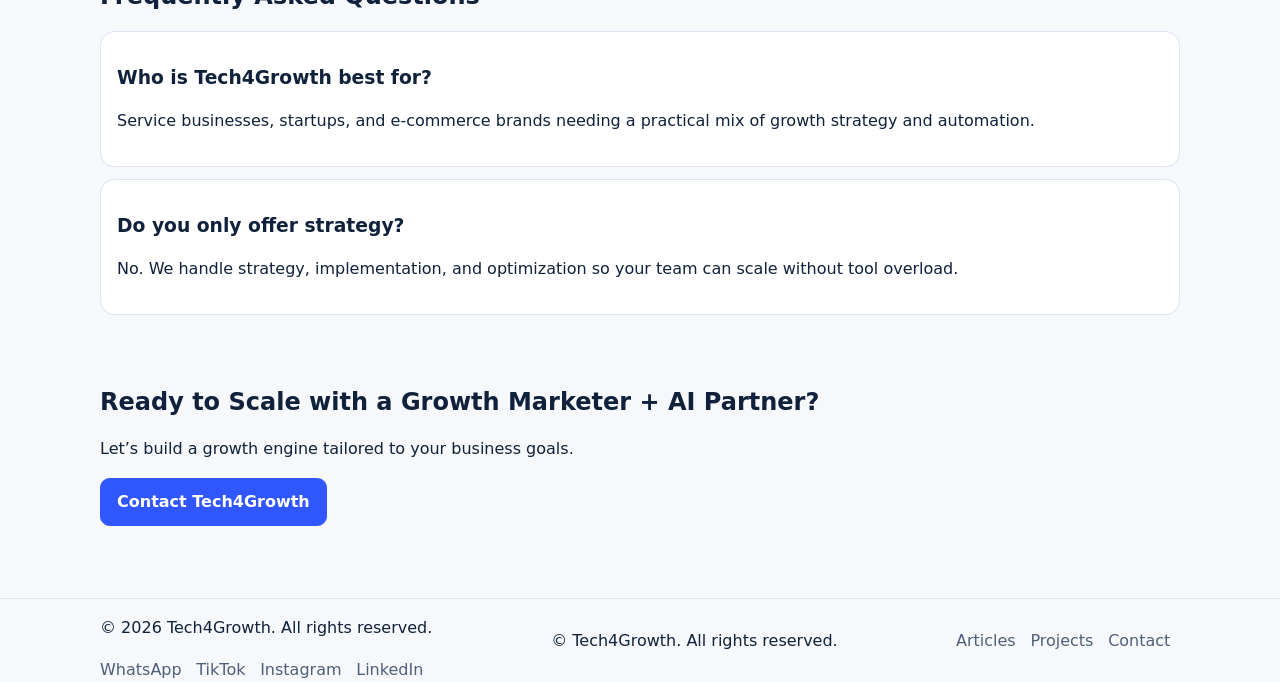
==== commit b0198e50: "Merge branch 'main' into codex/create-seo-optimized-portfolio-website-golrkq" ====
--- a/index.html
+++ b/index.html
@@ -191,32 +191,17 @@
       </section>
     </main>
 
-    <section class="find-us" aria-labelledby="find-us-title">
-      <div class="container">
-        <h2 id="find-us-title">Find us on</h2>
-        <div class="find-us-links">
-          <a class="social-link" href="https://www.whatsapp.com/" target="_blank" rel="noopener noreferrer" aria-label="Tech4Growth on WhatsApp">
-            <span class="social-icon" aria-hidden="true">WA</span>
-            <span>WhatsApp</span>
-          </a>
-          <a class="social-link" href="https://www.tiktok.com/@tech4growth" target="_blank" rel="noopener noreferrer" aria-label="Tech4Growth on TikTok">
-            <span class="social-icon" aria-hidden="true">TT</span>
-            <span>TikTok</span>
-          </a>
-          <a class="social-link" href="https://www.instagram.com/tech4growth" target="_blank" rel="noopener noreferrer" aria-label="Tech4Growth on Instagram">
-            <span class="social-icon" aria-hidden="true">IG</span>
-            <span>Instagram</span>
-          </a>
-          <a class="social-link" href="https://www.linkedin.com/company/tech4growth" target="_blank" rel="noopener noreferrer" aria-label="Tech4Growth on LinkedIn">
-            <span class="social-icon" aria-hidden="true">IN</span>
-            <span>LinkedIn</span>
-          </a>
-        </div>
-      </div>
-    </section>
-
     <footer class="site-footer">
       <div class="container footer-wrap">
+        <div>
+          <p>© <span id="year"></span> Tech4Growth. All rights reserved.</p>
+          <div class="social-badges" aria-label="Social links">
+            <a class="social-badge" href="https://www.whatsapp.com/" target="_blank" rel="noopener noreferrer">WhatsApp</a>
+            <a class="social-badge" href="https://www.tiktok.com/@tech4growth" target="_blank" rel="noopener noreferrer">TikTok</a>
+            <a class="social-badge" href="https://www.instagram.com/tech4growth" target="_blank" rel="noopener noreferrer">Instagram</a>
+            <a class="social-badge" href="https://www.linkedin.com/company/tech4growth" target="_blank" rel="noopener noreferrer">LinkedIn</a>
+          </div>
+        </div>
         <p>© <span id="year"></span> Tech4Growth. All rights reserved.</p>
         <nav aria-label="Footer Navigation">
           <a href="articles.html">Articles</a>
--- a/styles.css
+++ b/styles.css
@@ -321,30 +321,6 @@
   color: var(--muted);
 }
 
-.social-badges {
-  display: flex;
-  flex-wrap: wrap;
-  gap: 0.45rem;
-  margin-top: 0.35rem;
-}
-
-.social-badge {
-  display: inline-block;
-  padding: 0.22rem 0.55rem;
-  border: 1px solid var(--border);
-  border-radius: 999px;
-  font-size: 0.8rem;
-  text-decoration: none;
-  color: var(--text);
-  background: var(--surface);
-}
-
-.social-badge:hover,
-.social-badge:focus-visible {
-  border-color: var(--primary);
-  color: var(--primary);
-}
-
 .find-us {
   padding: 2rem 0 1rem;
 }
@@ -389,4 +365,26 @@
   color: var(--text);
   font-size: 0.72rem;
   font-weight: 800;
-}
+.social-badges {
+  display: flex;
+  flex-wrap: wrap;
+  gap: 0.45rem;
+  margin-top: 0.35rem;
+}
+
+.social-badge {
+  display: inline-block;
+  padding: 0.22rem 0.55rem;
+  border: 1px solid var(--border);
+  border-radius: 999px;
+  font-size: 0.8rem;
+  text-decoration: none;
+  color: var(--text);
+  background: var(--surface);
+}
+
+.social-badge:hover,
+.social-badge:focus-visible {
+  border-color: var(--primary);
+  color: var(--primary);
+}
